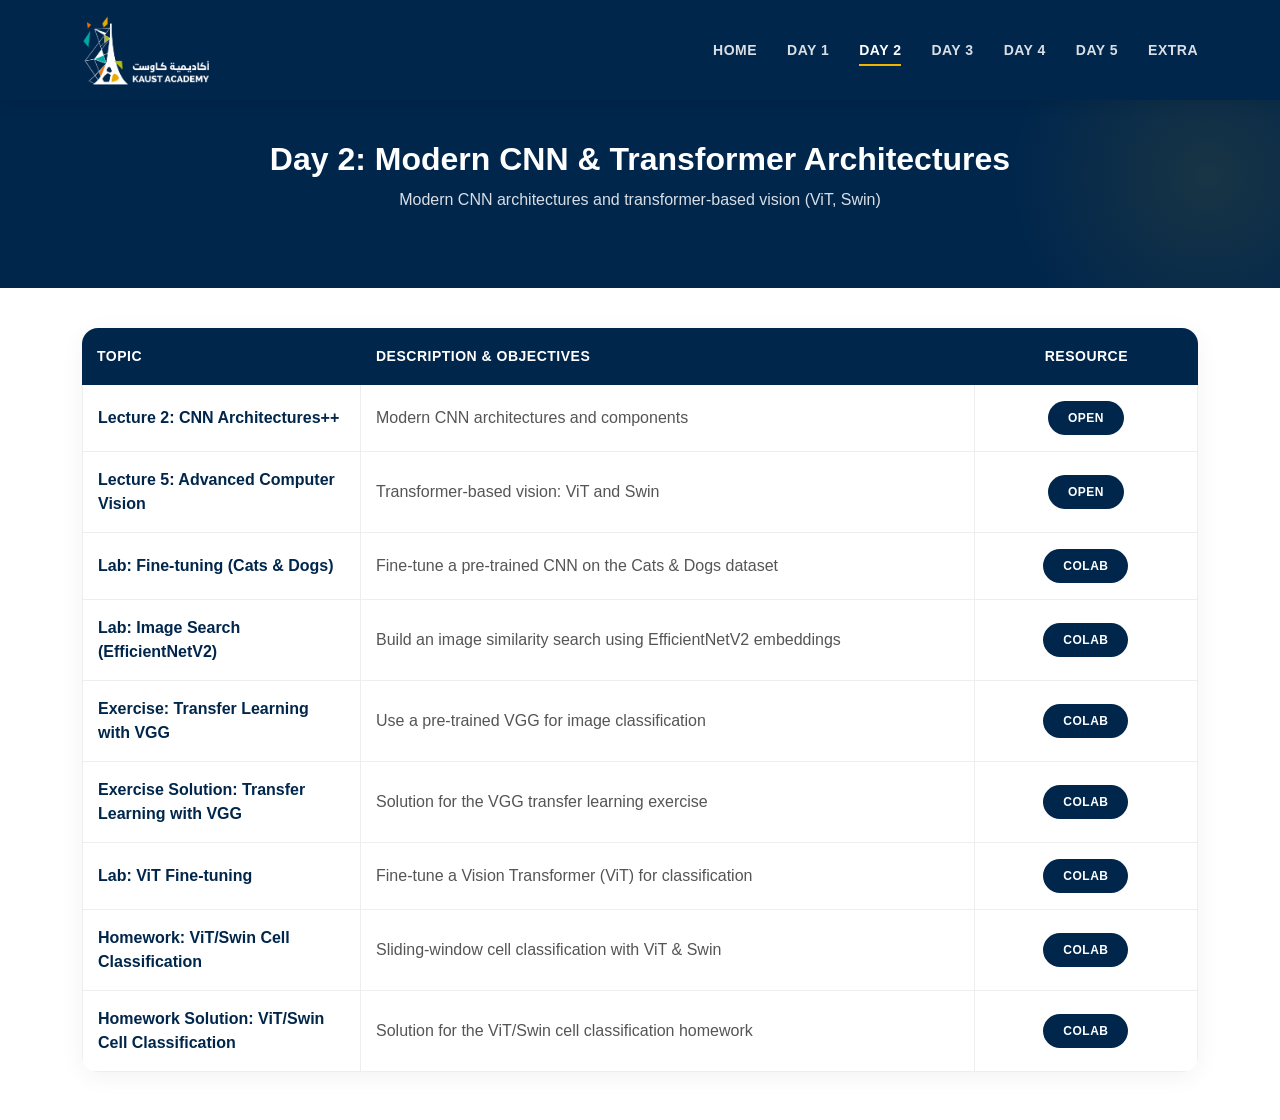
==== day2.html @ 7f81bf12 "Initial commit: KFCA Computer Vision Week 1 course site" ====
<!DOCTYPE html>
<html lang="en">

<head>
  <meta charset="utf-8">
  <meta content="width=device-width, initial-scale=1.0" name="viewport">
  <title>Day 2 - Modern CNN &amp; Transformer Architectures</title>
  <link href="assets/vendor/bootstrap/css/bootstrap.min.css" rel="stylesheet">
  <link href="assets/vendor/bootstrap-icons/bootstrap-icons.css" rel="stylesheet">
  <link href="assets/vendor/aos/aos.css" rel="stylesheet">
  <link href="assets/css/style.css" rel="stylesheet">
</head>

<body>

  <header id="header" class="fixed-top">
    <div class="container d-flex align-items-center">
      <div class="logo me-auto">
        <a href="index.html">
          <img src="assets/img/kaust-academy-logo.png" alt="KAUST Academy">
        </a>
      </div>
      <nav id="navbar" class="navbar order-last order-lg-0">
        <ul>
          <li><a href="index.html">Home</a></li>
          <li><a href="day1.html">Day 1</a></li>
          <li><a class="active" href="day2.html">Day 2</a></li>
          <li><a href="day3.html">Day 3</a></li>
          <li><a href="day4.html">Day 4</a></li>
          <li><a href="day5.html">Day 5</a></li>
          <li><a href="extra.html">Extra</a></li>

        </ul>
        <i class="bi bi-list mobile-nav-toggle"></i>
      </nav>
    </div>
  </header>

  <main id="main">
    <!-- Breadcrumbs -->
    <div class="breadcrumbs animate-up">
      <div class="container">
        <h2>Day 2: Modern CNN &amp; Transformer Architectures</h2>
        <p>Modern CNN architectures and transformer-based vision (ViT, Swin)</p>
      </div>
    </div>

    <!-- Content Table -->
    <div class="container mb-5 animate-up delay-100">
      <div class="table-container">
        <table class="custom-table">
          <thead>
            <tr>
              <th scope="col" style="width: 25%">Topic</th>
              <th scope="col">Description &amp; Objectives</th>
              <th scope="col" style="width: 20%; text-align: center;">Resource</th>
            </tr>
          </thead>
          <tbody>
            <tr>
              <td><strong>Lecture 2: CNN Architectures++</strong></td>
              <td>Modern CNN architectures and components<br></td>
              <td class="text-center"><a href="./Slides/Day_2/Lecture-2_CNN_Architectues++.pdf" class="table-btn">Open</a></td>
            </tr>
            <tr>
              <td><strong>Lecture 5: Advanced Computer Vision</strong></td>
              <td>Transformer-based vision: ViT and Swin<br></td>
              <td class="text-center"><a href="./Slides/Day_2/Lecture-5_Advanced_Computer_Vision.pdf" class="table-btn">Open</a></td>
            </tr>
            <tr>
              <td><strong>Lab: Fine-tuning (Cats &amp; Dogs)</strong></td>
              <td>Fine-tune a pre-trained CNN on the Cats &amp; Dogs dataset</td>
              <td class="text-center">
                <a href="https://colab.research.google.com/github/KAUST-Academy/2026_KFCA_Computer_Vision/blob/main/Labs/Day_2/Finetuning_CatsAndDogs.ipynb"
                  class="table-btn">Colab</a>
              </td>
            </tr>
            <tr>
              <td><strong>Lab: Image Search (EfficientNetV2)</strong></td>
              <td>Build an image similarity search using EfficientNetV2 embeddings</td>
              <td class="text-center">
                <a href="https://colab.research.google.com/github/KAUST-Academy/2026_KFCA_Computer_Vision/blob/main/Labs/Day_2/Image_Search_EfficientNetV2.ipynb"
                  class="table-btn">Colab</a>
              </td>
            </tr>
            <tr>
              <td><strong>Exercise: Transfer Learning with VGG</strong></td>
              <td>Use a pre-trained VGG for image classification</td>
              <td class="text-center">
                <a href="https://colab.research.google.com/github/KAUST-Academy/2026_KFCA_Computer_Vision/blob/main/Labs/Day_2/Pre_trained_CNN_with_VGG_for_Image_Classification_Exercise.ipynb"
                  class="table-btn">Colab</a>
              </td>
            </tr>
            <tr>
              <td><strong>Exercise Solution: Transfer Learning with VGG</strong></td>
              <td>Solution for the VGG transfer learning exercise</td>
              <td class="text-center">
                <a href="https://colab.research.google.com/github/KAUST-Academy/2026_KFCA_Computer_Vision/blob/main/Labs/Day_2/Pre_trained_CNN_with_VGG_for_Image_Classification_Exercise_Solution.ipynb"
                  class="table-btn">Colab</a>
              </td>
            </tr>
            <tr>
              <td><strong>Lab: ViT Fine-tuning</strong></td>
              <td>Fine-tune a Vision Transformer (ViT) for classification</td>
              <td class="text-center">
                <a href="https://colab.research.google.com/github/KAUST-Academy/2026_KFCA_Computer_Vision/blob/main/Labs/Day_2/VIT_Fine_Tuning.ipynb"
                  class="table-btn">Colab</a>
              </td>
            </tr>
            <tr>
              <td><strong>Homework: ViT/Swin Cell Classification</strong></td>
              <td>Sliding-window cell classification with ViT &amp; Swin</td>
              <td class="text-center">
                <a href="https://colab.research.google.com/github/KAUST-Academy/2026_KFCA_Computer_Vision/blob/main/Labs/Day_2/ViT_Swin_SlidingWindow_Cells_Classification_Homework_Assignment.ipynb"
                  class="table-btn">Colab</a>
              </td>
            </tr>
            <tr>
              <td><strong>Homework Solution: ViT/Swin Cell Classification</strong></td>
              <td>Solution for the ViT/Swin cell classification homework</td>
              <td class="text-center">
                <a href="https://colab.research.google.com/github/KAUST-Academy/2026_KFCA_Computer_Vision/blob/main/Labs/Day_2/ViT_Swin_SlidingWindow_Cells_Classification_Homework_Assignment_Solution.ipynb"
                  class="table-btn">Colab</a>
              </td>
            </tr>
          </tbody>
        </table>
      </div>
    </div>
  </main>

  <script src="assets/vendor/bootstrap/js/bootstrap.bundle.min.js"></script>
  <script src="assets/vendor/aos/aos.js"></script>
  <script>AOS.init();</script>

  <script>
    AOS.init();

    /**
     * Mobile nav toggle
     */
    const on = (type, el, listener, all = false) => {
      let selectEl = document.querySelector(el);
      if (selectEl) {
        selectEl.addEventListener(type, listener);
      }
    }

    on('click', '.mobile-nav-toggle', function (e) {
      document.querySelector('#navbar').classList.toggle('navbar-mobile')
      this.classList.toggle('bi-list')
      this.classList.toggle('bi-x')
    })
  </script>
</body>

</html>
---- assets/css/style.css ----
/* ==========================================================================
   KAUST Academy Introduction to AI - Styled to match academy.kaust.edu.sa
   ========================================================================== */

/* General Variables - KAUST Academy Color Palette */
:root {
  --primary-navy: #00264c;
  /* Primary dark navy blue */
  --navy-dark: #001a33;
  /* Darker navy for hover states */
  --accent-orange: #f0b500;
  /* Orange accent color */
  --accent-teal: #1bc5c9;
  /* Teal accent */
  --accent-yellow: #cccd2b;
  /* Yellow accent */
  --text-navy: #00264c;
  /* Navy text color */
  --text-grey: #555555;
  /* Grey body text */
  --bg-white: #ffffff;
  /* Pure white */
  --bg-cream: #f7f5f2;
  /* Off-white/cream background */
  --bg-light-blue: #eef6ff;
  /* Light blue sections */
  --shadow-hover: 0 10px 30px rgba(0, 38, 76, 0.15);
}

body {
  font-family: "Raleway", "Open Sans", sans-serif;
  color: var(--text-navy);
  background-color: var(--bg-white);
  overflow-x: hidden;
}

a {
  color: var(--primary-navy);
  text-decoration: none;
  transition: all 0.3s ease;
}

a:hover {
  color: var(--accent-orange);
  text-decoration: none;
}

h1,
h2,
h3,
h4,
h5,
h6 {
  font-family: "Raleway", sans-serif;
  color: var(--text-navy);
  font-weight: 700;
}

/* --------------------------------------------------------------
# Animations
-------------------------------------------------------------- */
@keyframes fadeInUp {
  from {
    opacity: 0;
    transform: translate3d(0, 40px, 0);
  }

  to {
    opacity: 1;
    transform: translate3d(0, 0, 0);
  }
}

@keyframes slideInRight {
  from {
    opacity: 0;
    transform: translateX(50px);
  }

  to {
    opacity: 1;
    transform: translateX(0);
  }
}

.animate-up {
  animation: fadeInUp 0.8s cubic-bezier(0.2, 0.8, 0.2, 1) forwards;
  opacity: 0;
}

.delay-100 {
  animation-delay: 0.1s;
}

.delay-200 {
  animation-delay: 0.2s;
}

.delay-300 {
  animation-delay: 0.3s;
}

/* --------------------------------------------------------------
# Header / Navbar - KAUST Academy Dark Navy Style
-------------------------------------------------------------- */
#header {
  background: var(--primary-navy);
  box-shadow: 0px 2px 15px rgba(0, 0, 0, 0.1);
  height: 100px;
  width: 100%;
  z-index: 997;
  transition: all 0.5s;
}

#header .container {
  height: 100%;
  display: flex;
  align-items: center;
  justify-content: space-between;
}

/* Logo Styling */
.logo {
  margin: 0;
  padding: 0;
  line-height: 1;
  display: flex;
  align-items: center;
}

.logo a {
  color: var(--bg-white);
  font-size: 22px;
  font-weight: 700;
  letter-spacing: 0.5px;
  text-decoration: none;
  display: flex;
  align-items: center;
  gap: 12px;
}

.logo a:hover {
  color: var(--bg-white);
}

.logo img {
  height: 75px;
  width: auto;
}

/* Navbar Container */
.navbar {
  padding: 0;
}

/* Horizontal list layout */
.navbar ul {
  margin: 0;
  padding: 0;
  display: flex;
  list-style: none;
  align-items: center;
}

.navbar li {
  position: relative;
  margin-left: 30px;
}

/* Link Styling - White on dark navy */
.navbar a,
.navbar a:focus {
  display: flex;
  align-items: center;
  justify-content: space-between;
  font-size: 14px;
  font-weight: 600;
  color: rgba(255, 255, 255, 0.85);
  white-space: nowrap;
  transition: 0.3s;
  text-decoration: none;
  text-transform: uppercase;
  letter-spacing: 0.5px;
}

.navbar a:hover,
.navbar .active,
.navbar .active:focus,
.navbar li:hover>a {
  color: var(--bg-white);
}

/* Underline Animation */
.navbar a::after {
  content: '';
  display: block;
  width: 0;
  height: 2px;
  background: var(--accent-orange);
  transition: width 0.3s;
  position: absolute;
  bottom: -5px;
  left: 0;
}

.navbar a:hover::after,
.navbar .active::after {
  width: 100%;
}

/* Hide Mobile Toggle on Desktop */
.mobile-nav-toggle {
  color: var(--bg-white);
  font-size: 28px;
  cursor: pointer;
  display: none;
  line-height: 0;
  transition: 0.5s;
}

/* --------------------------------------------------------------
# Mobile View (Media Query)
-------------------------------------------------------------- */
@media (max-width: 991px) {
  .mobile-nav-toggle {
    display: block;
  }

  .navbar ul {
    display: none;
  }

  .logo a {
    font-size: 16px;
  }
}

/* --------------------------------------------------------------
# Hero Section - KAUST Academy Navy Style with Confetti
-------------------------------------------------------------- */
#hero {
  width: 100%;
  height: 80vh;
  background: var(--primary-navy);
  display: flex;
  justify-content: center;
  align-items: center;
  position: relative;
  overflow: hidden;
}

/* Confetti shapes container - full overlay layer (fill mode, gets cropped) */
.hero-confetti {
  position: absolute;
  top: 0;
  left: 50%;
  transform: translateX(-50%);
  min-width: 1400px;
  width: 100%;
  height: 100%;
  pointer-events: none;
  z-index: 1;
}

/* Confetti shapes - triangles and rectangles */
.confetti-shape {
  position: absolute;
  opacity: 0.8;
}

/* Orange shapes */
.confetti-1 {
  bottom: 30px;
  left: 40px;
  width: 0;
  height: 0;
  border-left: 25px solid transparent;
  border-right: 25px solid transparent;
  border-bottom: 45px solid #D97A2E;
  transform: rotate(18deg);
}

.confetti-2 {
  bottom: 120px;
  left: 150px;
  width: 35px;
  height: 18px;
  background: #D97A2E;
  transform: rotate(-32deg) skewX(10deg);
}

/* Teal shapes */
.confetti-3 {
  bottom: 60px;
  left: 280px;
  width: 0;
  height: 0;
  border-left: 20px solid transparent;
  border-right: 20px solid transparent;
  border-bottom: 35px solid #4CA7A6;
  transform: rotate(52deg);
}

.confetti-4 {
  bottom: 150px;
  right: 320px;
  width: 28px;
  height: 14px;
  background: #4CA7A6;
  transform: rotate(-65deg) skewY(8deg);
}

/* Yellow-green shapes */
.confetti-5 {
  bottom: 80px;
  right: 200px;
  width: 0;
  height: 0;
  border-left: 22px solid transparent;
  border-right: 22px solid transparent;
  border-bottom: 40px solid #B6BE3F;
  transform: rotate(-28deg);
}

.confetti-6 {
  bottom: 40px;
  right: 80px;
  width: 30px;
  height: 16px;
  background: #B6BE3F;
  transform: rotate(42deg) skewX(-12deg);
}

/* More scattered shapes - varied sizes */
.confetti-7 {
  bottom: 180px;
  left: 80px;
  width: 0;
  height: 0;
  border-left: 18px solid transparent;
  border-right: 18px solid transparent;
  border-bottom: 32px solid #4CA7A6;
  transform: rotate(-48deg);
}

.confetti-8 {
  bottom: 70px;
  left: 480px;
  width: 25px;
  height: 12px;
  background: #D97A2E;
  transform: rotate(72deg) skewY(-15deg);
}

.confetti-9 {
  bottom: 130px;
  right: 500px;
  width: 0;
  height: 0;
  border-left: 16px solid transparent;
  border-right: 16px solid transparent;
  border-bottom: 28px solid #B6BE3F;
  transform: rotate(38deg);
}

.confetti-10 {
  bottom: 200px;
  left: 350px;
  width: 22px;
  height: 11px;
  background: #4CA7A6;
  transform: rotate(-22deg) skewX(18deg);
}

.confetti-11 {
  bottom: 45px;
  right: 400px;
  width: 0;
  height: 0;
  border-left: 20px solid transparent;
  border-right: 20px solid transparent;
  border-bottom: 36px solid #D97A2E;
  transform: rotate(-58deg);
}

.confetti-12 {
  bottom: 100px;
  right: 100px;
  width: 32px;
  height: 15px;
  background: #B6BE3F;
  transform: rotate(15deg) skewY(10deg);
}

#hero h1 {
  margin: 0;
  font-size: 56px;
  font-weight: 800;
  line-height: 1.2;
  color: var(--bg-white);
  position: relative;
  z-index: 2;
}

#hero h1 span {
  background: var(--accent-orange);
  color: var(--bg-white);
  padding: 4px 12px;
  border-radius: 4px;
  display: inline-block;
}

#hero h2 {
  color: rgba(255, 255, 255, 0.85);
  margin: 20px 0 30px 0;
  font-size: 22px;
  font-weight: 400;
  position: relative;
  z-index: 2;
}

/* Primary Button - Navy Capsule Style */
.btn-get-started {
  font-family: "Raleway", sans-serif;
  font-weight: 600;
  font-size: 15px;
  letter-spacing: 0.5px;
  display: inline-flex;
  align-items: center;
  gap: 8px;
  padding: 14px 36px;
  border-radius: 50px;
  transition: 0.3s;
  color: var(--bg-white);
  background: var(--primary-navy);
  box-shadow: 0 4px 15px rgba(0, 38, 76, 0.25);
  position: relative;
  overflow: hidden;
  z-index: 1;
}

.btn-get-started:hover {
  background: var(--navy-dark);
  color: var(--bg-white);
  transform: translateY(-3px);
  box-shadow: 0 6px 20px rgba(0, 38, 76, 0.35);
}

.btn-get-started::after {
  content: "→";
  font-size: 18px;
  transition: transform 0.3s;
}

.btn-get-started:hover::after {
  transform: translateX(4px);
}

/* --------------------------------------------------------------
# Feature Cards (Day Links) - KAUST Academy Card Style
-------------------------------------------------------------- */
.icon-box {
  padding: 40px 30px;
  position: relative;
  overflow: hidden;
  background: var(--bg-white);
  box-shadow: 0 2px 20px rgba(0, 0, 0, 0.06);
  transition: all 0.3s ease-in-out;
  border-radius: 16px;
  border-bottom: 4px solid transparent;
  z-index: 1;
  height: 100%;
}

.icon-box:hover {
  transform: translateY(-8px);
  border-color: var(--accent-orange);
  box-shadow: var(--shadow-hover);
}

.icon-box i {
  font-size: 48px;
  line-height: 1;
  margin-bottom: 15px;
  color: var(--accent-orange) !important;
  transition: 0.3s;
}

.icon-box h3 {
  font-size: 20px;
  font-weight: 700;
  margin-bottom: 15px;
}

.icon-box h3 a {
  color: var(--text-navy);
  transition: 0.3s;
}

.icon-box:hover h3 a {
  color: var(--primary-navy);
}

.icon-box p {
  color: var(--text-grey);
  font-size: 15px;
  line-height: 1.6;
}

/* Section Title Styling */
.section-title p {
  color: var(--accent-orange) !important;
  font-weight: 700 !important;
  letter-spacing: 2px;
  text-transform: uppercase;
  font-size: 13px;
}

.section-title h3 {
  color: var(--text-navy);
  font-size: 32px;
}

/* --------------------------------------------------------------
# Tables (The Schedules) - KAUST Academy Style
-------------------------------------------------------------- */
.table-container {
  box-shadow: 0 5px 25px rgba(0, 0, 0, 0.05);
  border-radius: 16px;
  overflow: hidden;
  background: white;
}

.custom-table {
  width: 100%;
  margin-bottom: 0;
  color: var(--text-navy);
  border-collapse: separate;
  border-spacing: 0;
}

.custom-table thead th {
  background-color: var(--primary-navy);
  color: white;
  border: none;
  padding: 18px 15px;
  font-size: 14px;
  font-weight: 600;
  text-transform: uppercase;
  letter-spacing: 0.5px;
}

.custom-table tbody tr {
  background-color: white;
  transition: all 0.2s ease-in-out;
}

.custom-table tbody td {
  padding: 16px 15px;
  vertical-align: middle;
  border-bottom: 1px solid #eee;
  border-right: 1px solid #eee;
  color: var(--text-grey);
}

/* Hover Effect on Rows */
.custom-table tbody tr:hover {
  background-color: var(--bg-cream);
  transform: scale(1.002);
  box-shadow: 0 4px 10px rgba(0, 0, 0, 0.04);
  z-index: 2;
  position: relative;
}

.custom-table tbody tr td:first-child {
  font-weight: 600;
  color: var(--primary-navy);
  border-left: 1px solid #eee;
}

/* Link Button in Table - Navy Capsule */
.table-btn {
  display: inline-block;
  padding: 8px 20px;
  background-color: var(--primary-navy);
  color: white !important;
  border-radius: 50px;
  font-size: 12px;
  font-weight: 600;
  text-transform: uppercase;
  letter-spacing: 0.5px;
  transition: 0.3s;
}

.table-btn:hover {
  background-color: var(--accent-orange);
  color: var(--primary-navy) !important;
  transform: translateX(3px);
}

/* --------------------------------------------------------------
# Breadcrumbs - KAUST Academy Navy Style
-------------------------------------------------------------- */
.breadcrumbs {
  margin-top: 80px;
  text-align: center;
  background: var(--primary-navy);
  padding: 60px 0;
  color: white;
  margin-bottom: 40px;
  position: relative;
  overflow: hidden;
}

/* Decorative element */
.breadcrumbs::before {
  content: "";
  position: absolute;
  top: -50%;
  right: -10%;
  width: 400px;
  height: 400px;
  background: radial-gradient(circle, rgba(240, 181, 0, 0.1) 0%, transparent 70%);
  border-radius: 50%;
}

.breadcrumbs h2 {
  font-size: 32px;
  font-weight: 700;
  color: white;
  margin-bottom: 10px;
}

.breadcrumbs p {
  color: rgba(255, 255, 255, 0.85);
  font-size: 16px;
}

/* --------------------------------------------------------------
# Footer - KAUST Academy Style
-------------------------------------------------------------- */
#footer {
  background: var(--bg-cream);
  padding: 40px 0;
  color: var(--text-navy);
  font-size: 14px;
  border-top: 1px solid #e8e6e3;
  margin-top: 50px;
}

#footer .copyright {
  text-align: center;
  font-weight: 600;
  color: var(--text-navy);
}

#footer .copyright span {
  color: var(--primary-navy);
}

#footer .license {
  color: var(--text-grey);
}

#footer .license a {
  color: var(--primary-navy);
  font-weight: 600;
}

#footer .license a:hover {
  color: var(--accent-orange);
}

#footer .credits {
  color: var(--text-grey);
}

/* --------------------------------------------------------------
# Mobile View & Mobile Menu Styling
-------------------------------------------------------------- */
@media (max-width: 991px) {
  .mobile-nav-toggle {
    display: block;
    cursor: pointer;
  }

  .navbar ul {
    display: none;
  }

  #hero h1 {
    font-size: 36px;
  }

  #hero h2 {
    font-size: 18px;
  }
}

/* --------------------------------------------------------------
# Mobile Menu Active State
-------------------------------------------------------------- */
.navbar-mobile {
  position: fixed;
  overflow: hidden;
  top: 0;
  right: 0;
  left: 0;
  bottom: 0;
  background: rgba(0, 38, 76, 0.9);
  transition: 0.3s;
  z-index: 999;
}

.navbar-mobile .mobile-nav-toggle {
  position: absolute;
  top: 15px;
  right: 15px;
  color: var(--bg-white);
}

.navbar-mobile ul {
  display: block !important;
  position: absolute;
  top: 55px;
  right: 15px;
  bottom: 15px;
  left: 15px;
  padding: 10px 0;
  background-color: var(--bg-white);
  overflow-y: auto;
  transition: 0.3s;
  border-radius: 16px;
  box-shadow: 0px 0px 30px rgba(0, 38, 76, 0.25);
  flex-direction: column;
  align-items: flex-start;
}

.navbar-mobile li {
  margin: 0;
  padding: 12px 20px;
  width: 100%;
}

.navbar-mobile a {
  font-size: 16px;
  color: var(--text-navy);
  width: 100%;
}

.navbar-mobile a:hover,
.navbar-mobile .active,
.navbar-mobile li:hover>a {
  color: var(--accent-orange);
}

.navbar-mobile .getstarted {
  margin: 15px;
}

/* --------------------------------------------------------------
# Features Section Background
-------------------------------------------------------------- */
.features {
  background: var(--bg-white);
}
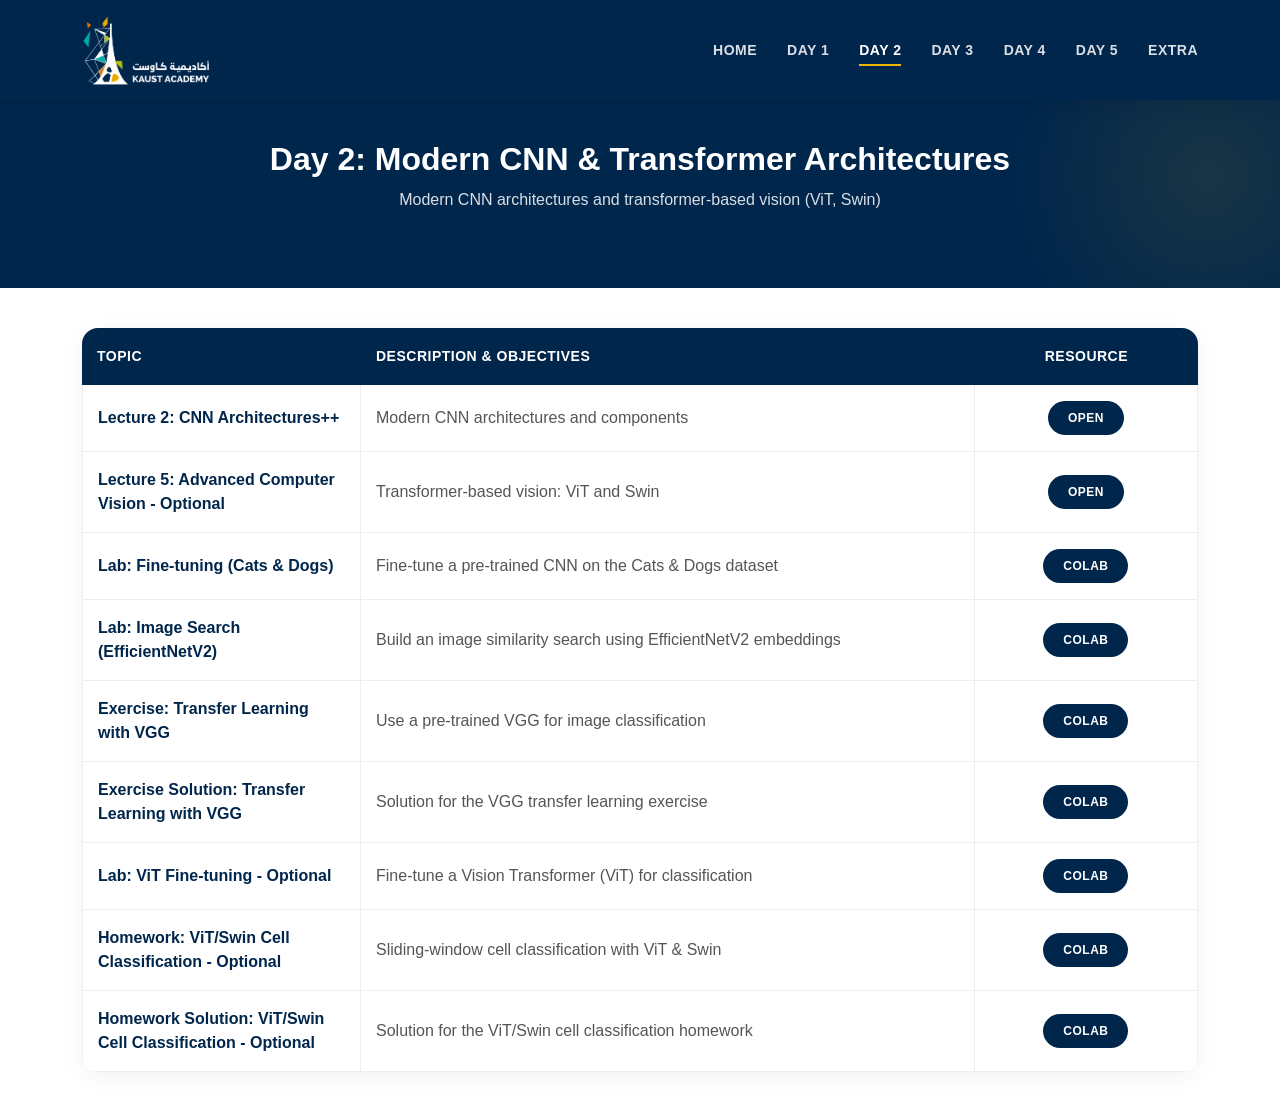
==== commit db0130b7: "small changes" ====
--- a/day2.html
+++ b/day2.html
@@ -63,15 +63,15 @@
               <td class="text-center"><a href="./Slides/Day_2/Lecture-2_CNN_Architectues++.pdf" class="table-btn">Open</a></td>
             </tr>
             <tr>
-              <td><strong>Lecture 5: Advanced Computer Vision</strong></td>
+              <td><strong>Lecture 5: Advanced Computer Vision - Optional</strong></td>
               <td>Transformer-based vision: ViT and Swin<br></td>
-              <td class="text-center"><a href="./Slides/Day_2/Lecture-5_Advanced_Computer_Vision.pdf" class="table-btn">Open</a></td>
+              <td class="text-center"><a href="./Slides/Day_2/Lecture-5_Advanced_Computer_Vision_Optional.pdf" class="table-btn">Open</a></td>
             </tr>
             <tr>
               <td><strong>Lab: Fine-tuning (Cats &amp; Dogs)</strong></td>
               <td>Fine-tune a pre-trained CNN on the Cats &amp; Dogs dataset</td>
               <td class="text-center">
-                <a href="https://colab.research.google.com/github/KAUST-Academy/2026_KFCA_Computer_Vision/blob/main/Labs/Day_2/Finetuning_CatsAndDogs.ipynb"
+                <a href="https://colab.research.google.com/github/KAUST-Academy/2026_KFCA_Computer_Vision/blob/master/Labs/Day_2/Finetuning_CatsAndDogs.ipynb"
                   class="table-btn">Colab</a>
               </td>
             </tr>
@@ -79,7 +79,7 @@
               <td><strong>Lab: Image Search (EfficientNetV2)</strong></td>
               <td>Build an image similarity search using EfficientNetV2 embeddings</td>
               <td class="text-center">
-                <a href="https://colab.research.google.com/github/KAUST-Academy/2026_KFCA_Computer_Vision/blob/main/Labs/Day_2/Image_Search_EfficientNetV2.ipynb"
+                <a href="https://colab.research.google.com/github/KAUST-Academy/2026_KFCA_Computer_Vision/blob/master/Labs/Day_2/Image_Search_EfficientNetV2.ipynb"
                   class="table-btn">Colab</a>
               </td>
             </tr>
@@ -87,7 +87,7 @@
               <td><strong>Exercise: Transfer Learning with VGG</strong></td>
               <td>Use a pre-trained VGG for image classification</td>
               <td class="text-center">
-                <a href="https://colab.research.google.com/github/KAUST-Academy/2026_KFCA_Computer_Vision/blob/main/Labs/Day_2/Pre_trained_CNN_with_VGG_for_Image_Classification_Exercise.ipynb"
+                <a href="https://colab.research.google.com/github/KAUST-Academy/2026_KFCA_Computer_Vision/blob/master/Labs/Day_2/Pre_trained_CNN_with_VGG_for_Image_Classification_Exercise.ipynb"
                   class="table-btn">Colab</a>
               </td>
             </tr>
@@ -95,31 +95,31 @@
               <td><strong>Exercise Solution: Transfer Learning with VGG</strong></td>
               <td>Solution for the VGG transfer learning exercise</td>
               <td class="text-center">
-                <a href="https://colab.research.google.com/github/KAUST-Academy/2026_KFCA_Computer_Vision/blob/main/Labs/Day_2/Pre_trained_CNN_with_VGG_for_Image_Classification_Exercise_Solution.ipynb"
+                <a href="https://colab.research.google.com/github/KAUST-Academy/2026_KFCA_Computer_Vision/blob/master/Labs/Day_2/Pre_trained_CNN_with_VGG_for_Image_Classification_Exercise_Solution.ipynb"
                   class="table-btn">Colab</a>
               </td>
             </tr>
             <tr>
-              <td><strong>Lab: ViT Fine-tuning</strong></td>
+              <td><strong>Lab: ViT Fine-tuning - Optional</strong></td>
               <td>Fine-tune a Vision Transformer (ViT) for classification</td>
               <td class="text-center">
-                <a href="https://colab.research.google.com/github/KAUST-Academy/2026_KFCA_Computer_Vision/blob/main/Labs/Day_2/VIT_Fine_Tuning.ipynb"
+                <a href="https://colab.research.google.com/github/KAUST-Academy/2026_KFCA_Computer_Vision/blob/master/Labs/Day_2/VIT_Fine_Tuning.ipynb"
                   class="table-btn">Colab</a>
               </td>
             </tr>
             <tr>
-              <td><strong>Homework: ViT/Swin Cell Classification</strong></td>
+              <td><strong>Homework: ViT/Swin Cell Classification - Optional</strong></td>
               <td>Sliding-window cell classification with ViT &amp; Swin</td>
               <td class="text-center">
-                <a href="https://colab.research.google.com/github/KAUST-Academy/2026_KFCA_Computer_Vision/blob/main/Labs/Day_2/ViT_Swin_SlidingWindow_Cells_Classification_Homework_Assignment.ipynb"
+                <a href="https://colab.research.google.com/github/KAUST-Academy/2026_KFCA_Computer_Vision/blob/master/Labs/Day_2/ViT_Swin_SlidingWindow_Cells_Classification_Homework_Assignment.ipynb"
                   class="table-btn">Colab</a>
               </td>
             </tr>
             <tr>
-              <td><strong>Homework Solution: ViT/Swin Cell Classification</strong></td>
+              <td><strong>Homework Solution: ViT/Swin Cell Classification - Optional</strong></td>
               <td>Solution for the ViT/Swin cell classification homework</td>
               <td class="text-center">
-                <a href="https://colab.research.google.com/github/KAUST-Academy/2026_KFCA_Computer_Vision/blob/main/Labs/Day_2/ViT_Swin_SlidingWindow_Cells_Classification_Homework_Assignment_Solution.ipynb"
+                <a href="https://colab.research.google.com/github/KAUST-Academy/2026_KFCA_Computer_Vision/blob/master/Labs/Day_2/ViT_Swin_SlidingWindow_Cells_Classification_Homework_Assignment_Solution.ipynb"
                   class="table-btn">Colab</a>
               </td>
             </tr>
